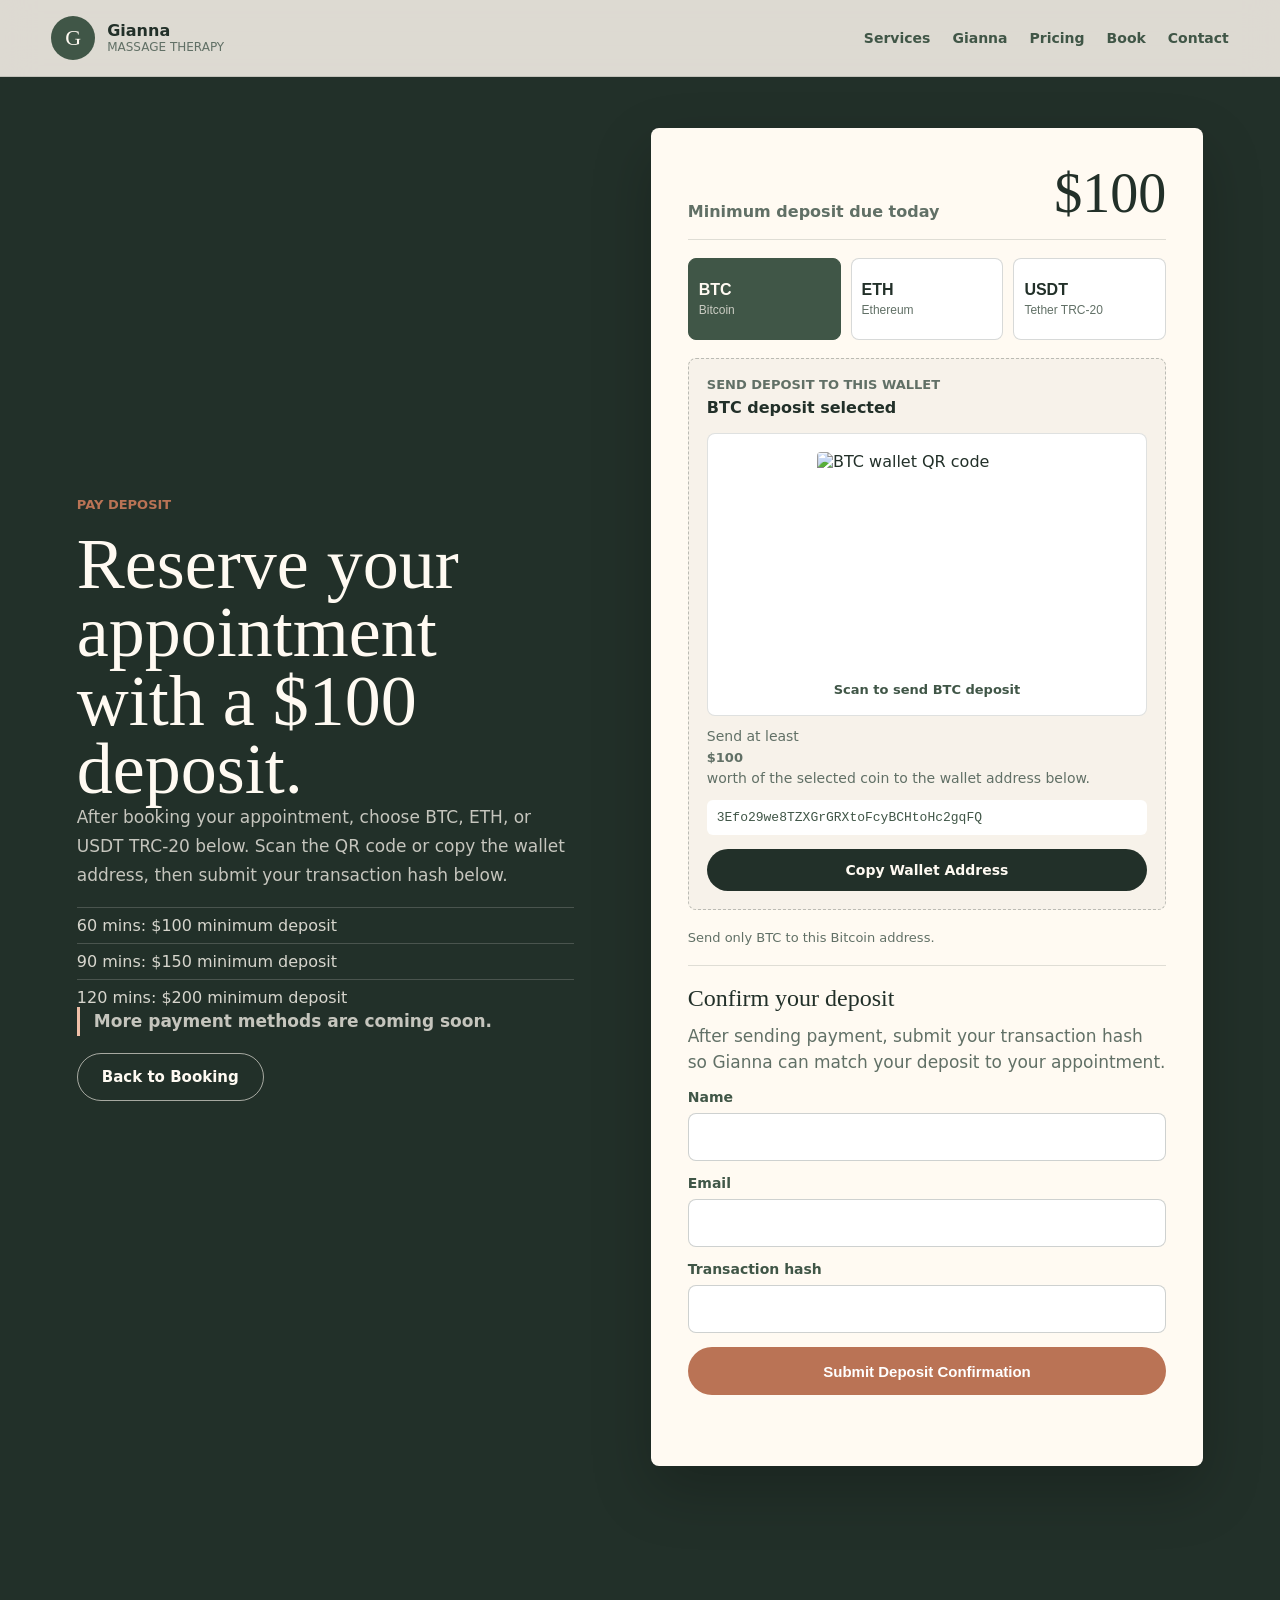
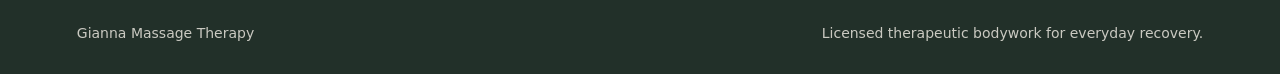
==== deposit.html @ 82f6c599 "Fix FormSubmit AJAX notifications" ====
<!doctype html>
<html lang="en">
  <head>
    <meta charset="utf-8" />
    <meta name="viewport" content="width=device-width, initial-scale=1" />
    <title>Pay Deposit | Gianna Massage Therapy</title>
    <meta
      name="description"
      content="Pay the appointment deposit for Gianna Massage Therapy using BTC, ETH, or USDT TRC-20."
    />
    <link rel="stylesheet" href="styles.css" />
  </head>
  <body>
    <header class="site-header" data-header>
      <a class="brand" href="index.html#top" aria-label="Gianna Massage Therapy home">
        <span class="brand-mark">G</span>
        <span>
          <strong>Gianna</strong>
          <small>Massage Therapy</small>
        </span>
      </a>
      <button class="nav-toggle" type="button" aria-label="Open menu" aria-expanded="false" data-nav-toggle>
        <span></span>
        <span></span>
      </button>
      <nav class="site-nav" data-nav>
        <a href="index.html#services">Services</a>
        <a href="index.html#profile">Gianna</a>
        <a href="index.html#pricing">Pricing</a>
        <a href="index.html#book">Book</a>
        <a href="index.html#contact">Contact</a>
      </nav>
    </header>

    <main id="top">
      <section class="section crypto-section deposit-page" id="deposit">
        <div class="crypto-copy">
          <p class="eyebrow">Pay deposit</p>
          <h1>Reserve your appointment with a <span data-deposit-amount>$100</span> deposit.</h1>
          <p>
            After booking your appointment, choose BTC, ETH, or USDT TRC-20 below. Scan the QR code or copy the wallet address,
            then submit your transaction hash below.
          </p>
          <ul class="deposit-rules">
            <li>60 mins: $100 minimum deposit</li>
            <li>90 mins: $150 minimum deposit</li>
            <li>120 mins: $200 minimum deposit</li>
          </ul>
          <p class="payment-note">More payment methods are coming soon.</p>
          <a class="button secondary" href="index.html#book">Back to Booking</a>
        </div>
        <div class="crypto-panel">
          <div class="deposit-summary">
            <span>Minimum deposit due today</span>
            <strong data-deposit-amount>$100</strong>
          </div>
          <div class="coin-grid" aria-label="Accepted cryptocurrency options">
            <button class="coin-option is-selected" type="button" data-coin="BTC">
              <span>BTC</span>
              <small>Bitcoin</small>
            </button>
            <button class="coin-option" type="button" data-coin="ETH">
              <span>ETH</span>
              <small>Ethereum</small>
            </button>
            <button class="coin-option" type="button" data-coin="USDT">
              <span>USDT</span>
              <small>Tether TRC-20</small>
            </button>
          </div>
          <div class="crypto-checkout is-visible" data-crypto-checkout>
            <span>Send deposit to this wallet</span>
            <strong data-crypto-selection>BTC deposit selected</strong>
            <div class="qr-wrap">
              <img
                data-qr-image
                src="https://api.qrserver.com/v1/create-qr-code/?size=220x220&margin=12&data=bitcoin%3A3Efo29we8TZXGrGRXtoFcyBCHtoHc2gqFQ"
                alt="BTC wallet QR code"
              />
              <small data-qr-caption>Scan to send BTC deposit</small>
            </div>
            <p>
              Send at least <span data-deposit-amount>$100</span> worth of the selected coin to the wallet address below.
            </p>
            <code data-wallet-address>3Efo29we8TZXGrGRXtoFcyBCHtoHc2gqFQ</code>
            <button class="copy-wallet" type="button" data-copy-wallet>Copy Wallet Address</button>
          </div>
          <p class="wallet-note" data-network-warning>
            Send only the selected coin on the shown network. USDT deposits must be sent on TRC-20.
          </p>
          <form
            class="payment-proof-form"
            action="https://formsubmit.co/ajax/giannajademassageserve@gmail.com"
            method="POST"
            data-payment-proof-form
          >
            <h2>Confirm your deposit</h2>
            <p>After sending payment, submit your transaction hash so Gianna can match your deposit to your appointment.</p>
            <label>
              Name
              <input name="name" autocomplete="name" required />
            </label>
            <label>
              Email
              <input type="email" name="email" autocomplete="email" required />
            </label>
            <label>
              Transaction hash
              <input name="transaction_hash" required />
            </label>
            <input type="hidden" name="coin" value="BTC" data-selected-coin />
            <input type="hidden" name="minimum_deposit" value="$100" data-proof-deposit />
            <input type="hidden" name="_subject" value="New Gianna Massage Deposit Confirmation" />
            <input type="hidden" name="_captcha" value="false" />
            <input type="text" name="_honey" tabindex="-1" autocomplete="off" class="hidden-field" />
            <button class="button primary" type="submit">Submit Deposit Confirmation</button>
            <p class="form-status" role="status" data-payment-status></p>
          </form>
        </div>
      </section>
    </main>

    <footer class="site-footer">
      <p>Gianna Massage Therapy</p>
      <p>Licensed therapeutic bodywork for everyday recovery.</p>
    </footer>

    <script src="script.js"></script>
  </body>
</html>
---- styles.css ----
:root {
  --ink: #223029;
  --muted: #617066;
  --paper: #f7f2ea;
  --surface: #fffaf2;
  --sage: #6d826f;
  --sage-dark: #405647;
  --clay: #ba7355;
  --mist: #dce5db;
  --line: rgba(34, 48, 41, 0.14);
  --shadow: 0 24px 60px rgba(34, 48, 41, 0.16);
  font-family: Inter, ui-sans-serif, system-ui, -apple-system, BlinkMacSystemFont, "Segoe UI", sans-serif;
}

* {
  box-sizing: border-box;
}

html {
  scroll-behavior: smooth;
}

body {
  margin: 0;
  background: var(--paper);
  color: var(--ink);
}

img {
  display: block;
  max-width: 100%;
}

a {
  color: inherit;
  text-decoration: none;
}

.site-header {
  align-items: center;
  background: rgba(247, 242, 234, 0.88);
  backdrop-filter: blur(18px);
  border-bottom: 1px solid var(--line);
  display: flex;
  justify-content: space-between;
  left: 0;
  padding: 16px clamp(18px, 4vw, 56px);
  position: fixed;
  right: 0;
  top: 0;
  z-index: 20;
}

.brand {
  align-items: center;
  display: inline-flex;
  gap: 12px;
  min-width: 190px;
}

.brand-mark {
  align-items: center;
  background: var(--sage-dark);
  border-radius: 50%;
  color: var(--surface);
  display: inline-flex;
  font-family: Georgia, serif;
  font-size: 22px;
  height: 44px;
  justify-content: center;
  width: 44px;
}

.brand strong,
.brand small {
  display: block;
  line-height: 1.1;
}

.brand small {
  color: var(--muted);
  font-size: 12px;
  margin-top: 2px;
  text-transform: uppercase;
}

.site-nav {
  align-items: center;
  display: flex;
  gap: 22px;
  font-size: 14px;
}

.site-nav a {
  color: var(--sage-dark);
  font-weight: 650;
}

.nav-cta {
  background: var(--ink);
  border-radius: 999px;
  color: var(--surface) !important;
  padding: 10px 18px;
}

.nav-toggle {
  background: transparent;
  border: 0;
  display: none;
  height: 42px;
  position: relative;
  width: 42px;
}

.nav-toggle span {
  background: var(--ink);
  display: block;
  height: 2px;
  margin: 7px auto;
  width: 24px;
}

.hero {
  min-height: 92vh;
  overflow: hidden;
  position: relative;
}

.hero-image,
.hero-overlay {
  height: 100%;
  inset: 0;
  position: absolute;
  width: 100%;
}

.hero-image {
  object-fit: cover;
}

.hero-overlay {
  background: linear-gradient(90deg, rgba(20, 34, 28, 0.74), rgba(20, 34, 28, 0.28) 52%, rgba(20, 34, 28, 0.12));
}

.hero-content {
  color: var(--surface);
  max-width: 760px;
  padding: 25vh clamp(20px, 7vw, 96px) 110px;
  position: relative;
  z-index: 2;
}

.eyebrow {
  color: var(--clay);
  font-size: 13px;
  font-weight: 800;
  letter-spacing: 0;
  margin: 0 0 14px;
  text-transform: uppercase;
}

.hero .eyebrow {
  color: #f0c0a8;
}

h1,
h2,
h3,
p {
  margin-top: 0;
}

h1 {
  font-family: Georgia, "Times New Roman", serif;
  font-size: clamp(54px, 8vw, 104px);
  font-weight: 500;
  line-height: 0.94;
  margin-bottom: 24px;
  max-width: 820px;
}

h2 {
  font-family: Georgia, "Times New Roman", serif;
  font-size: clamp(34px, 5vw, 62px);
  font-weight: 500;
  line-height: 1.02;
  margin-bottom: 20px;
}

h3 {
  font-size: 22px;
  line-height: 1.2;
  margin-bottom: 12px;
}

p {
  color: var(--muted);
  font-size: 17px;
  line-height: 1.7;
}

.hero-copy {
  color: rgba(255, 250, 242, 0.86);
  font-size: clamp(18px, 2.2vw, 24px);
  max-width: 640px;
}

.hero-actions {
  display: flex;
  flex-wrap: wrap;
  gap: 14px;
  margin-top: 34px;
}

.button {
  align-items: center;
  border: 1px solid transparent;
  border-radius: 999px;
  cursor: pointer;
  display: inline-flex;
  font-size: 15px;
  font-weight: 800;
  justify-content: center;
  min-height: 48px;
  padding: 13px 24px;
}

.button.primary {
  background: var(--clay);
  color: white;
}

.button.secondary {
  border-color: rgba(255, 250, 242, 0.6);
  color: var(--surface);
}

.quick-info {
  background: var(--sage-dark);
  color: var(--surface);
  display: grid;
  gap: 1px;
  grid-template-columns: repeat(3, 1fr);
}

.quick-info div {
  background: rgba(255, 250, 242, 0.06);
  padding: 28px clamp(20px, 4vw, 48px);
}

.quick-info strong,
.quick-info span {
  display: block;
}

.quick-info span {
  color: rgba(255, 250, 242, 0.72);
  margin-top: 6px;
}

.section {
  padding: clamp(72px, 10vw, 130px) clamp(20px, 6vw, 88px);
}

.intro,
.book-section {
  align-items: center;
  display: grid;
  gap: clamp(34px, 6vw, 80px);
  grid-template-columns: minmax(0, 0.95fr) minmax(320px, 1fr);
}

.section-text {
  max-width: 650px;
}

.photo-stack {
  position: relative;
}

.photo-stack img {
  aspect-ratio: 4 / 5;
  border-radius: 8px;
  object-fit: cover;
  width: 100%;
}

.stat-panel {
  background: var(--surface);
  border-radius: 8px;
  bottom: 28px;
  box-shadow: var(--shadow);
  max-width: 260px;
  padding: 24px;
  position: absolute;
  right: -18px;
}

.stat-panel strong {
  display: block;
  font-family: Georgia, serif;
  font-size: 52px;
  font-weight: 500;
  line-height: 1;
}

.stat-panel span {
  color: var(--muted);
  display: block;
  line-height: 1.45;
  margin-top: 10px;
}

.services {
  background: var(--surface);
}

.section-heading {
  margin-bottom: 36px;
  max-width: 720px;
}

.service-grid,
.pricing-grid {
  display: grid;
  gap: 18px;
  grid-template-columns: repeat(4, minmax(0, 1fr));
}

.service-card,
.price-card {
  background: var(--paper);
  border: 1px solid var(--line);
  border-radius: 8px;
  padding: 26px;
}

.service-icon {
  color: var(--clay);
  display: block;
  font-size: 13px;
  font-weight: 900;
  margin-bottom: 46px;
}

.service-card p,
.price-card p {
  font-size: 15px;
  line-height: 1.6;
}

.service-meta {
  border-top: 1px solid var(--line);
  display: grid;
  gap: 8px;
  margin-top: 24px;
  padding-top: 18px;
}

.service-meta span {
  color: var(--sage-dark);
  font-size: 13px;
  font-weight: 850;
}

.feature-band {
  align-items: stretch;
  background: var(--sage-dark);
  color: var(--surface);
  display: grid;
  grid-template-columns: minmax(280px, 0.9fr) minmax(0, 1fr);
}

.feature-band img {
  height: 100%;
  min-height: 430px;
  object-fit: cover;
  width: 100%;
}

.feature-band div {
  align-self: center;
  padding: clamp(44px, 8vw, 94px);
}

.feature-band h2 {
  max-width: 760px;
}

.feature-band p:not(.eyebrow) {
  color: rgba(255, 250, 242, 0.74);
  max-width: 660px;
}

.profile-section {
  background: var(--paper);
}

.profile-card {
  align-items: center;
  display: grid;
  gap: clamp(34px, 6vw, 76px);
  grid-template-columns: minmax(280px, 0.82fr) minmax(0, 1fr);
}

.profile-photo-grid {
  display: grid;
  gap: 14px;
  grid-template-columns: 1fr 0.72fr;
}

.profile-card img,
.profile-photo-placeholder {
  aspect-ratio: 4 / 5;
  border-radius: 8px;
  object-fit: cover;
  width: 100%;
}

.profile-photo-grid .main-photo {
  align-self: stretch;
  height: 100%;
}

.profile-photo-grid img:not(.main-photo) {
  align-self: end;
  aspect-ratio: 3 / 4;
}

.profile-photo-placeholder {
  align-items: center;
  background:
    linear-gradient(135deg, rgba(109, 130, 111, 0.95), rgba(186, 115, 85, 0.82)),
    var(--sage-dark);
  display: flex;
  justify-content: center;
}

.profile-photo-placeholder span {
  align-items: center;
  border: 1px solid rgba(255, 250, 242, 0.7);
  border-radius: 50%;
  color: var(--surface);
  display: inline-flex;
  font-family: Georgia, serif;
  font-size: clamp(84px, 13vw, 150px);
  height: min(46vw, 220px);
  justify-content: center;
  width: min(46vw, 220px);
}

.credential-list {
  display: grid;
  gap: 12px;
  list-style: none;
  margin: 28px 0 0;
  padding: 0;
}

.credential-list li {
  border-top: 1px solid var(--line);
  color: var(--sage-dark);
  font-weight: 850;
  padding-top: 12px;
}

.testimonial-grid {
  display: grid;
  gap: 18px;
  grid-template-columns: repeat(3, minmax(0, 1fr));
  margin-top: 42px;
}

.testimonial-heading {
  margin-top: 56px;
}

.testimonial-grid figure {
  background: var(--surface);
  border: 1px solid var(--line);
  border-radius: 8px;
  margin: 0;
  padding: 26px;
}

.testimonial-grid blockquote {
  color: var(--ink);
  font-family: Georgia, serif;
  font-size: 24px;
  line-height: 1.25;
  margin: 0 0 22px;
}

.testimonial-grid figcaption {
  color: var(--muted);
  font-size: 14px;
  font-weight: 850;
}

.pricing-grid {
  grid-template-columns: repeat(3, minmax(0, 1fr));
}

.price-card {
  background: var(--surface);
  display: flex;
  flex-direction: column;
  min-height: 280px;
}

.price-card.featured {
  background: var(--sage-dark);
  color: var(--surface);
}

.price-card.featured p {
  color: rgba(255, 250, 242, 0.72);
}

.price-card strong {
  display: block;
  font-family: Georgia, serif;
  font-size: 52px;
  font-weight: 500;
  margin: auto 0 22px;
}

.price-card a {
  border-top: 1px solid var(--line);
  color: var(--clay);
  font-weight: 850;
  padding-top: 18px;
}

.price-card.featured a {
  border-color: rgba(255, 250, 242, 0.22);
  color: #f0c0a8;
}

.crypto-section {
  align-items: center;
  background: var(--ink);
  color: var(--surface);
  display: grid;
  gap: clamp(34px, 6vw, 80px);
  grid-template-columns: minmax(0, 0.9fr) minmax(320px, 1fr);
}

.crypto-copy {
  max-width: 700px;
}

.crypto-copy h1 {
  font-family: Georgia, serif;
  font-size: clamp(42px, 6vw, 72px);
  font-weight: 500;
  letter-spacing: 0;
  line-height: 0.95;
  margin: 0;
}

.crypto-copy p:not(.eyebrow) {
  color: rgba(255, 250, 242, 0.74);
}

.payment-note {
  border-left: 3px solid #f0c0a8;
  font-weight: 850;
  padding-left: 14px;
}

.deposit-rules {
  color: rgba(255, 250, 242, 0.82);
  display: grid;
  gap: 8px;
  list-style: none;
  margin: 0;
  padding: 0;
}

.deposit-rules li {
  border-top: 1px solid rgba(255, 250, 242, 0.18);
  padding-top: 8px;
}

.deposit-page {
  min-height: calc(100vh - 84px);
  padding-top: 128px;
}

.crypto-panel {
  background: var(--surface);
  border: 1px solid rgba(255, 250, 242, 0.2);
  border-radius: 8px;
  box-shadow: 0 24px 60px rgba(0, 0, 0, 0.22);
  color: var(--ink);
  display: grid;
  gap: 18px;
  padding: clamp(22px, 4vw, 36px);
}

.deposit-summary {
  align-items: end;
  border-bottom: 1px solid var(--line);
  display: flex;
  justify-content: space-between;
  padding-bottom: 18px;
}

.deposit-summary span {
  color: var(--muted);
  font-weight: 800;
}

.deposit-summary strong {
  font-family: Georgia, serif;
  font-size: 56px;
  font-weight: 500;
  line-height: 1;
}

.payment-proof-form {
  border-top: 1px solid var(--line);
  display: grid;
  gap: 14px;
  padding-top: 20px;
}

.payment-proof-form h2 {
  font-size: 24px;
  margin: 0;
}

.payment-proof-form p {
  color: var(--muted);
  line-height: 1.5;
  margin: 0;
}

.coin-grid {
  display: grid;
  gap: 10px;
  grid-template-columns: repeat(3, minmax(0, 1fr));
}

.coin-option {
  background: white;
  border: 1px solid rgba(34, 48, 41, 0.18);
  border-radius: 8px;
  color: var(--ink);
  cursor: pointer;
  min-height: 82px;
  padding: 13px 10px;
  text-align: left;
}

.coin-option span,
.coin-option small {
  display: block;
}

.coin-option span {
  font-size: 16px;
  font-weight: 900;
}

.coin-option small {
  color: var(--muted);
  font-size: 12px;
  margin-top: 4px;
}

.coin-option.is-selected {
  background: var(--sage-dark);
  border-color: var(--sage-dark);
  color: var(--surface);
}

.coin-option.is-selected small {
  color: rgba(255, 250, 242, 0.72);
}

.crypto-button {
  width: 100%;
}

.crypto-checkout {
  background: var(--paper);
  border: 1px dashed rgba(34, 48, 41, 0.28);
  border-radius: 8px;
  display: none;
  padding: 18px;
}

.crypto-checkout.is-visible {
  display: block;
}

.crypto-checkout span,
.crypto-checkout strong,
.crypto-checkout code {
  display: block;
}

.crypto-checkout span {
  color: var(--muted);
  font-size: 13px;
  font-weight: 850;
  text-transform: uppercase;
}

.crypto-checkout strong {
  margin-top: 6px;
}

.qr-wrap {
  align-items: center;
  background: white;
  border: 1px solid var(--line);
  border-radius: 8px;
  display: grid;
  gap: 10px;
  justify-items: center;
  margin-top: 16px;
  padding: 18px;
}

.qr-wrap img {
  aspect-ratio: 1;
  border-radius: 4px;
  height: auto;
  width: min(220px, 100%);
}

.qr-wrap small {
  color: var(--sage-dark);
  font-size: 13px;
  font-weight: 850;
}

.crypto-checkout p {
  font-size: 14px;
  line-height: 1.55;
  margin: 10px 0;
}

.crypto-checkout code {
  background: white;
  border-radius: 6px;
  color: var(--sage-dark);
  font-size: 13px;
  overflow-wrap: anywhere;
  padding: 10px;
}

.copy-wallet {
  background: var(--ink);
  border: 0;
  border-radius: 999px;
  color: var(--surface);
  cursor: pointer;
  font: inherit;
  font-size: 14px;
  font-weight: 850;
  margin-top: 14px;
  min-height: 42px;
  padding: 10px 16px;
  width: 100%;
}

.wallet-note {
  color: var(--muted);
  font-size: 13px;
  line-height: 1.5;
  margin: 0;
}

.book-section {
  background: var(--mist);
}

.contact-strip {
  display: grid;
  gap: 12px;
  margin-top: 30px;
}

.contact-strip a,
.contact-strip span {
  color: var(--sage-dark);
  font-weight: 800;
}

.booking-form {
  background: var(--surface);
  border: 1px solid var(--line);
  border-radius: 8px;
  box-shadow: var(--shadow);
  display: grid;
  gap: 18px;
  padding: clamp(22px, 4vw, 38px);
}

.guided-booking {
  gap: 20px;
}

.booking-progress {
  display: grid;
  gap: 8px;
  grid-template-columns: repeat(4, minmax(0, 1fr));
}

.booking-progress span {
  background: var(--paper);
  border-radius: 999px;
  color: var(--sage-dark);
  font-size: 12px;
  font-weight: 900;
  padding: 9px 10px;
  text-align: center;
}

fieldset {
  border: 0;
  margin: 0;
  padding: 0;
}

legend {
  color: var(--sage-dark);
  font-size: 14px;
  font-weight: 850;
  margin-bottom: 10px;
}

.booking-options {
  display: grid;
  gap: 10px;
  grid-template-columns: repeat(2, minmax(0, 1fr));
}

.booking-choice-card {
  display: grid;
  gap: 10px;
}

.booking-choice,
.time-choice {
  background: white;
  border: 1px solid rgba(34, 48, 41, 0.18);
  border-radius: 8px;
  color: var(--ink);
  cursor: pointer;
  font: inherit;
  padding: 13px;
  text-align: left;
  width: 100%;
}

.booking-choice strong,
.booking-choice span {
  display: block;
}

.booking-choice strong {
  font-size: 15px;
}

.booking-choice span {
  color: var(--muted);
  font-size: 13px;
  margin-top: 4px;
}

.booking-choice.is-selected,
.time-choice.is-selected {
  background: var(--sage-dark);
  border-color: var(--sage-dark);
  color: var(--surface);
}

.booking-choice.is-selected span {
  color: rgba(255, 250, 242, 0.72);
}

.duration-panel {
  display: none;
  margin-top: -2px;
}

.duration-panel.is-visible {
  display: grid;
}

.time-options {
  display: grid;
  gap: 10px;
  grid-template-columns: repeat(3, minmax(0, 1fr));
}

.time-choice {
  font-size: 14px;
  font-weight: 850;
  min-height: 48px;
  text-align: center;
}

.schedule-grid {
  display: grid;
  gap: 12px;
  grid-template-columns: repeat(2, minmax(0, 1fr));
}

label {
  color: var(--sage-dark);
  display: grid;
  font-size: 14px;
  font-weight: 850;
  gap: 8px;
}

input,
select,
textarea {
  background: white;
  border: 1px solid rgba(34, 48, 41, 0.22);
  border-radius: 8px;
  color: var(--ink);
  font: inherit;
  min-height: 48px;
  padding: 12px 14px;
  width: 100%;
}

.hidden-field {
  display: none;
}

textarea {
  min-height: 112px;
  resize: vertical;
}

.form-status {
  color: var(--sage-dark);
  font-size: 14px;
  font-weight: 800;
  min-height: 20px;
}

.booking-confirmation {
  background: var(--paper);
  border: 1px solid var(--line);
  border-radius: 8px;
  display: none;
  gap: 6px;
  padding: 16px;
}

.booking-confirmation.is-visible {
  display: grid;
}

.booking-confirmation strong,
.booking-confirmation span,
.booking-confirmation small {
  display: block;
}

.booking-confirmation span {
  color: var(--sage-dark);
  font-weight: 850;
}

.booking-confirmation small {
  color: var(--muted);
  line-height: 1.5;
}

.deposit-cta {
  justify-self: start;
  margin-top: 8px;
}

.crypto-form-link {
  background: var(--sage-dark);
  color: var(--surface);
}

.site-footer {
  align-items: center;
  background: var(--ink);
  color: var(--surface);
  display: flex;
  justify-content: space-between;
  gap: 20px;
  padding: 28px clamp(20px, 6vw, 88px);
}

.site-footer p {
  color: rgba(255, 250, 242, 0.76);
  font-size: 14px;
  margin: 0;
}

@media (max-width: 940px) {
  .nav-toggle {
    display: block;
  }

  .site-nav {
    background: var(--surface);
    border: 1px solid var(--line);
    border-radius: 8px;
    box-shadow: var(--shadow);
    display: none;
    flex-direction: column;
    padding: 18px;
    position: absolute;
    right: 18px;
    top: 74px;
    width: min(280px, calc(100vw - 36px));
  }

  .site-nav.is-open {
    display: flex;
  }

  .intro,
  .book-section,
  .feature-band,
  .crypto-section,
  .profile-card {
    grid-template-columns: 1fr;
  }

  .profile-photo-grid {
    grid-template-columns: 1fr 1fr;
  }

  .service-grid,
  .pricing-grid,
  .testimonial-grid {
    grid-template-columns: repeat(2, minmax(0, 1fr));
  }

  .feature-band img {
    max-height: 420px;
  }
}

@media (max-width: 640px) {
  .brand {
    min-width: 0;
  }

  .brand small {
    display: none;
  }

  .hero {
    min-height: 86vh;
  }

  .hero-overlay {
    background: linear-gradient(180deg, rgba(20, 34, 28, 0.78), rgba(20, 34, 28, 0.5));
  }

  .hero-content {
    padding: 180px 20px 70px;
  }

  .hero-actions,
  .button {
    width: 100%;
  }

  .quick-info,
  .service-grid,
  .pricing-grid,
  .coin-grid,
  .testimonial-grid,
  .booking-progress,
  .booking-options,
  .schedule-grid,
  .time-options,
  .profile-photo-grid {
    grid-template-columns: 1fr;
  }

  .stat-panel {
    bottom: 16px;
    left: 16px;
    right: 16px;
    max-width: none;
  }

  .site-footer {
    align-items: flex-start;
    flex-direction: column;
  }
}
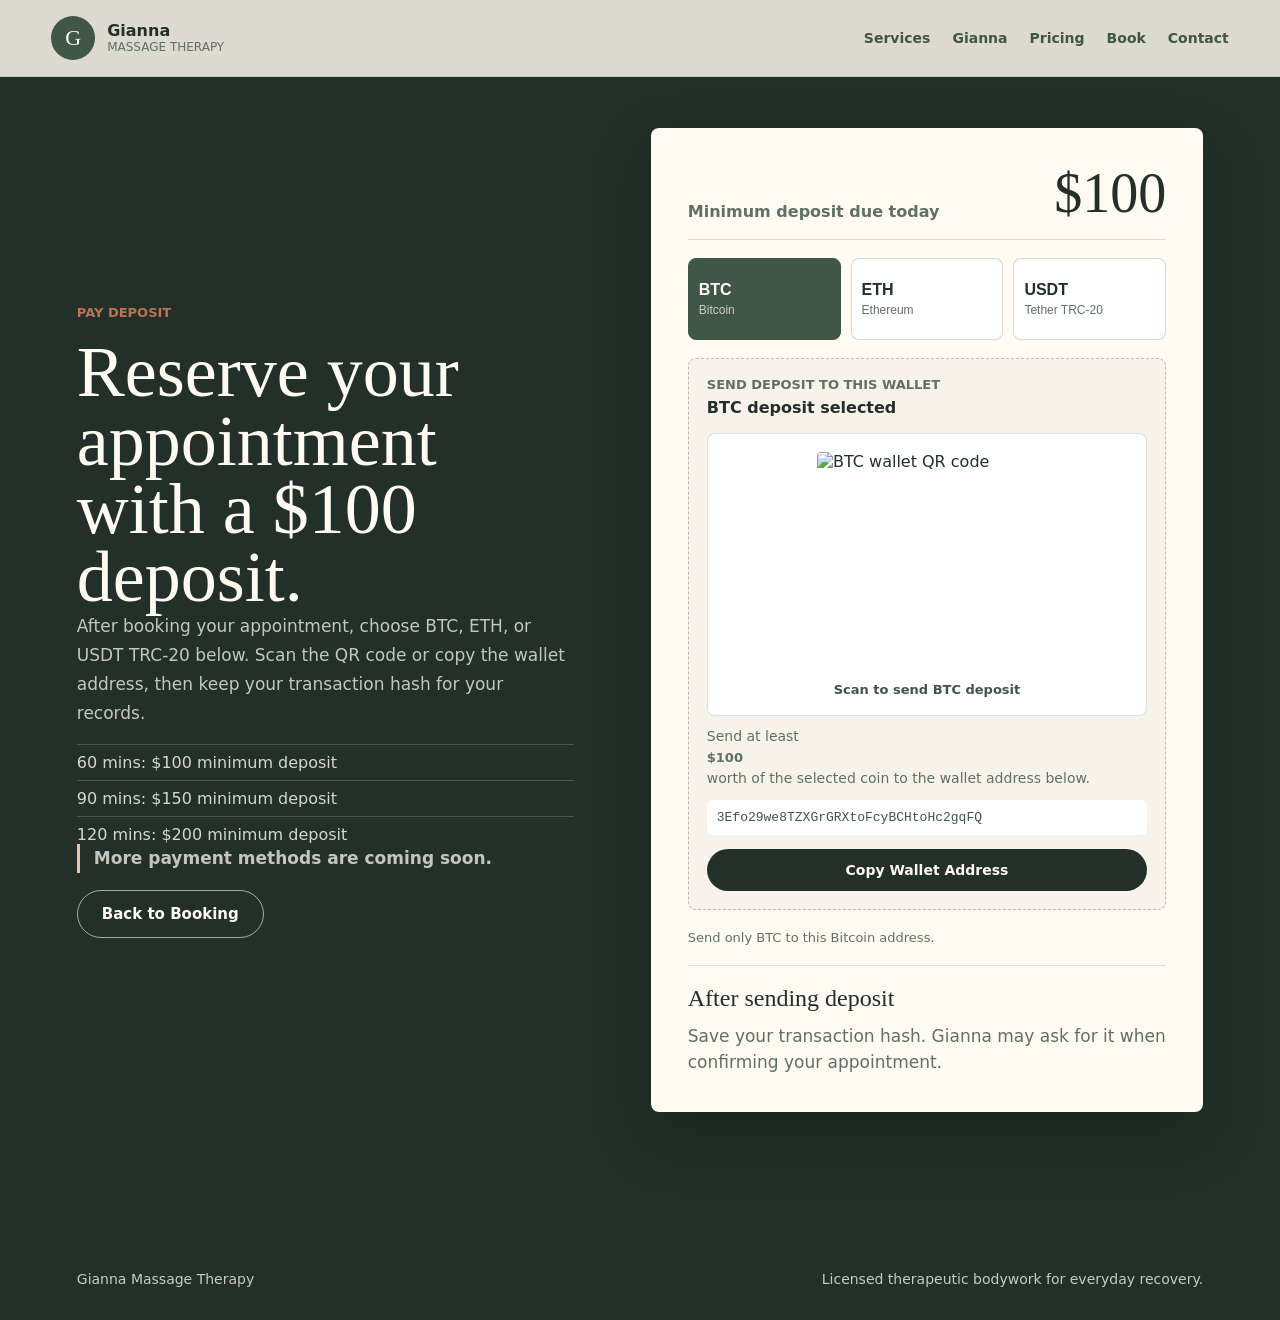
==== commit 0e6fcdb3: "Remove email notification flow" ====
--- a/deposit.html
+++ b/deposit.html
@@ -39,7 +39,7 @@
           <h1>Reserve your appointment with a <span data-deposit-amount>$100</span> deposit.</h1>
           <p>
             After booking your appointment, choose BTC, ETH, or USDT TRC-20 below. Scan the QR code or copy the wallet address,
-            then submit your transaction hash below.
+            then keep your transaction hash for your records.
           </p>
           <ul class="deposit-rules">
             <li>60 mins: $100 minimum deposit</li>
@@ -88,34 +88,12 @@
           <p class="wallet-note" data-network-warning>
             Send only the selected coin on the shown network. USDT deposits must be sent on TRC-20.
           </p>
-          <form
-            class="payment-proof-form"
-            action="https://formsubmit.co/ajax/giannajademassageserve@gmail.com"
-            method="POST"
-            data-payment-proof-form
-          >
-            <h2>Confirm your deposit</h2>
-            <p>After sending payment, submit your transaction hash so Gianna can match your deposit to your appointment.</p>
-            <label>
-              Name
-              <input name="name" autocomplete="name" required />
-            </label>
-            <label>
-              Email
-              <input type="email" name="email" autocomplete="email" required />
-            </label>
-            <label>
-              Transaction hash
-              <input name="transaction_hash" required />
-            </label>
-            <input type="hidden" name="coin" value="BTC" data-selected-coin />
-            <input type="hidden" name="minimum_deposit" value="$100" data-proof-deposit />
-            <input type="hidden" name="_subject" value="New Gianna Massage Deposit Confirmation" />
-            <input type="hidden" name="_captcha" value="false" />
-            <input type="text" name="_honey" tabindex="-1" autocomplete="off" class="hidden-field" />
-            <button class="button primary" type="submit">Submit Deposit Confirmation</button>
-            <p class="form-status" role="status" data-payment-status></p>
-          </form>
+          <div class="payment-proof-form">
+            <h2>After sending deposit</h2>
+            <p>
+              Save your transaction hash. Gianna may ask for it when confirming your appointment.
+            </p>
+          </div>
         </div>
       </section>
     </main>
--- a/styles.css
+++ b/styles.css
@@ -588,6 +588,34 @@
   padding-top: 128px;
 }
 
+.response-page {
+  align-items: center;
+  background: var(--paper);
+  display: grid;
+  min-height: calc(100vh - 84px);
+  padding-top: 128px;
+}
+
+.response-page > div {
+  max-width: 760px;
+}
+
+.response-page h1 {
+  font-family: Georgia, serif;
+  font-size: clamp(44px, 7vw, 76px);
+  font-weight: 500;
+  letter-spacing: 0;
+  line-height: 0.95;
+  margin: 0 0 22px;
+}
+
+.response-page p:not(.eyebrow) {
+  color: var(--muted);
+  font-size: 18px;
+  line-height: 1.6;
+  margin-bottom: 26px;
+}
+
 .crypto-panel {
   background: var(--surface);
   border: 1px solid rgba(255, 250, 242, 0.2);
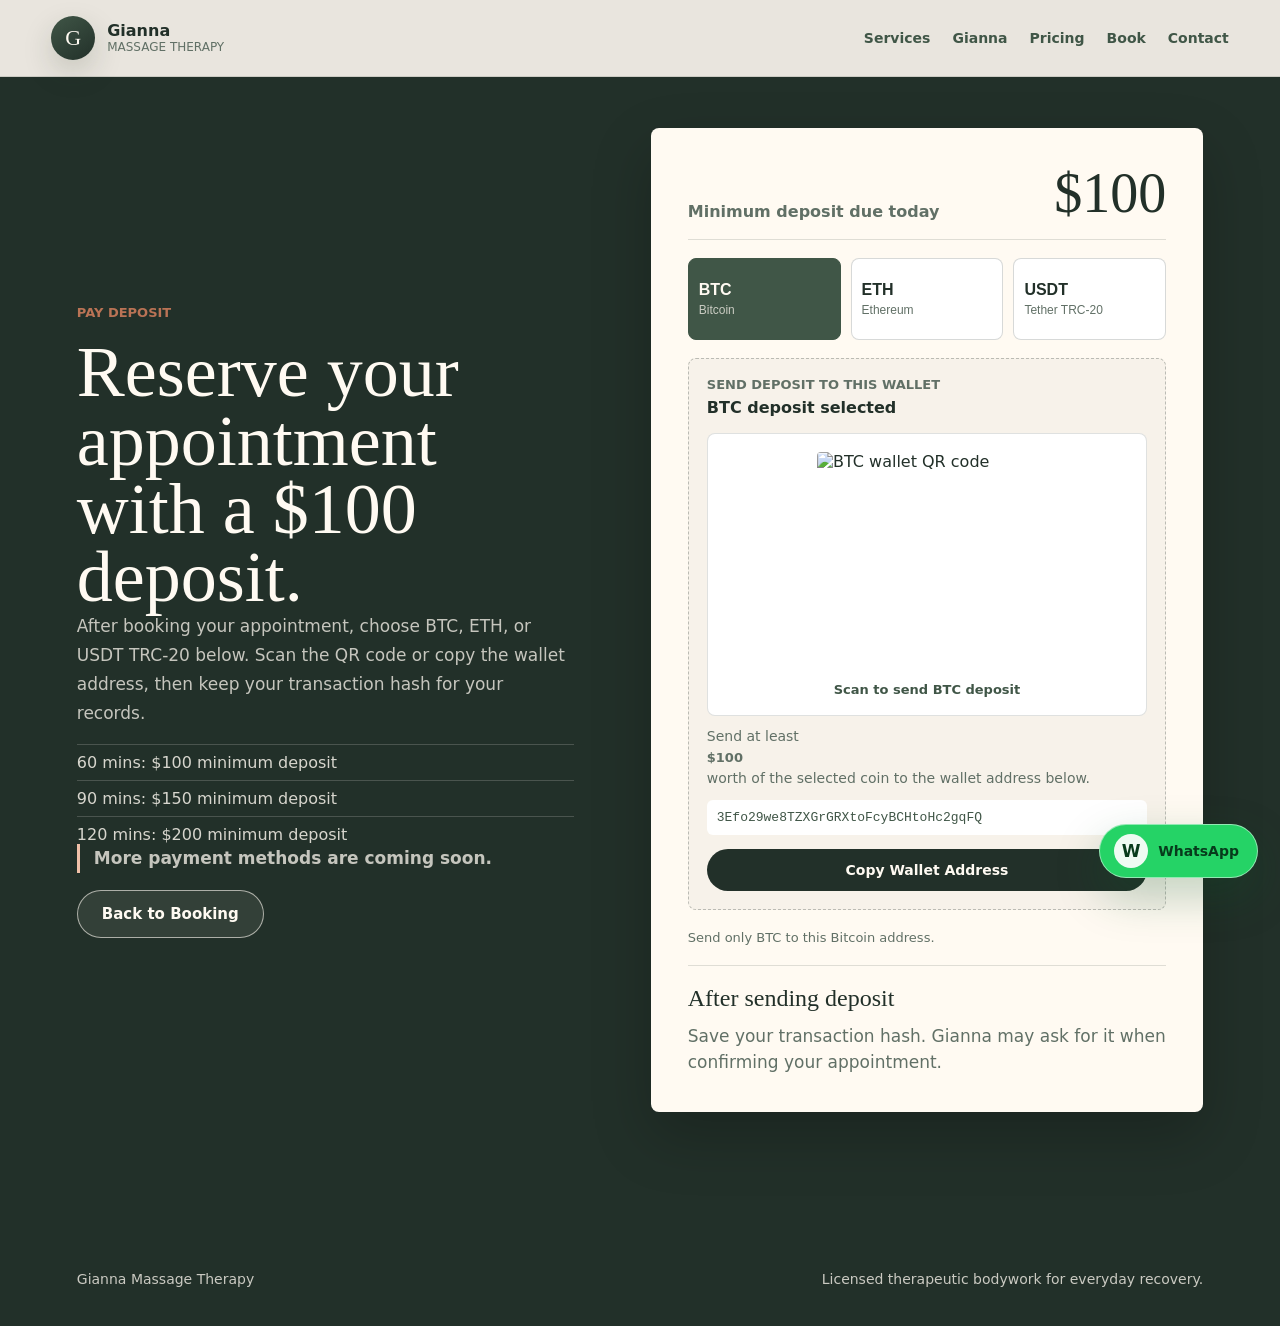
==== commit 09295a79: "Polish site and add floating WhatsApp" ====
--- a/deposit.html
+++ b/deposit.html
@@ -103,6 +103,10 @@
       <p>Licensed therapeutic bodywork for everyday recovery.</p>
     </footer>
 
+    <a class="whatsapp-float" href="https://wa.me/17085806882" aria-label="Chat with Gianna on WhatsApp">
+      <span>WhatsApp</span>
+    </a>
+
     <script src="script.js"></script>
   </body>
 </html>
--- a/styles.css
+++ b/styles.css
@@ -6,9 +6,11 @@
   --sage: #6d826f;
   --sage-dark: #405647;
   --clay: #ba7355;
+  --gold: #d7a35d;
   --mist: #dce5db;
   --line: rgba(34, 48, 41, 0.14);
   --shadow: 0 24px 60px rgba(34, 48, 41, 0.16);
+  --shadow-strong: 0 30px 80px rgba(28, 43, 35, 0.24);
   font-family: Inter, ui-sans-serif, system-ui, -apple-system, BlinkMacSystemFont, "Segoe UI", sans-serif;
 }
 
@@ -22,7 +24,9 @@
 
 body {
   margin: 0;
-  background: var(--paper);
+  background:
+    radial-gradient(circle at 8% 0%, rgba(215, 163, 93, 0.13), transparent 28%),
+    linear-gradient(180deg, #fffaf2 0%, var(--paper) 42%, #eef3ed 100%);
   color: var(--ink);
 }
 
@@ -38,7 +42,7 @@
 
 .site-header {
   align-items: center;
-  background: rgba(247, 242, 234, 0.88);
+  background: rgba(255, 250, 242, 0.9);
   backdrop-filter: blur(18px);
   border-bottom: 1px solid var(--line);
   display: flex;
@@ -60,8 +64,9 @@
 
 .brand-mark {
   align-items: center;
-  background: var(--sage-dark);
+  background: linear-gradient(145deg, var(--sage-dark), var(--ink));
   border-radius: 50%;
+  box-shadow: 0 12px 30px rgba(34, 48, 41, 0.18);
   color: var(--surface);
   display: inline-flex;
   font-family: Georgia, serif;
@@ -94,6 +99,11 @@
 .site-nav a {
   color: var(--sage-dark);
   font-weight: 650;
+  transition: color 0.2s ease;
+}
+
+.site-nav a:hover {
+  color: var(--clay);
 }
 
 .nav-cta {
@@ -101,6 +111,12 @@
   border-radius: 999px;
   color: var(--surface) !important;
   padding: 10px 18px;
+  transition: background 0.2s ease, transform 0.2s ease;
+}
+
+.nav-cta:hover {
+  background: var(--clay);
+  transform: translateY(-1px);
 }
 
 .nav-toggle {
@@ -136,10 +152,13 @@
 
 .hero-image {
   object-fit: cover;
+  transform: scale(1.02);
 }
 
 .hero-overlay {
-  background: linear-gradient(90deg, rgba(20, 34, 28, 0.74), rgba(20, 34, 28, 0.28) 52%, rgba(20, 34, 28, 0.12));
+  background:
+    linear-gradient(90deg, rgba(20, 34, 28, 0.8), rgba(20, 34, 28, 0.34) 54%, rgba(20, 34, 28, 0.16)),
+    linear-gradient(0deg, rgba(20, 34, 28, 0.2), transparent 42%);
 }
 
 .hero-content {
@@ -160,7 +179,7 @@
 }
 
 .hero .eyebrow {
-  color: #f0c0a8;
+  color: #f3c9a6;
 }
 
 h1,
@@ -223,16 +242,29 @@
   justify-content: center;
   min-height: 48px;
   padding: 13px 24px;
+  transition: background 0.2s ease, border-color 0.2s ease, box-shadow 0.2s ease, transform 0.2s ease;
 }
 
 .button.primary {
   background: var(--clay);
   color: white;
+  box-shadow: 0 16px 34px rgba(186, 115, 85, 0.28);
+}
+
+.button.primary:hover {
+  background: #a8654a;
+  transform: translateY(-1px);
 }
 
 .button.secondary {
+  background: rgba(255, 250, 242, 0.08);
   border-color: rgba(255, 250, 242, 0.6);
   color: var(--surface);
+}
+
+.button.secondary:hover {
+  background: rgba(255, 250, 242, 0.18);
+  border-color: rgba(255, 250, 242, 0.88);
 }
 
 .quick-info {
@@ -245,6 +277,7 @@
 
 .quick-info div {
   background: rgba(255, 250, 242, 0.06);
+  border-top: 1px solid rgba(255, 250, 242, 0.08);
   padding: 28px clamp(20px, 4vw, 48px);
 }
 
@@ -333,6 +366,14 @@
   border: 1px solid var(--line);
   border-radius: 8px;
   padding: 26px;
+  transition: border-color 0.2s ease, box-shadow 0.2s ease, transform 0.2s ease;
+}
+
+.service-card:hover,
+.price-card:hover {
+  border-color: rgba(186, 115, 85, 0.34);
+  box-shadow: 0 18px 45px rgba(34, 48, 41, 0.1);
+  transform: translateY(-2px);
 }
 
 .service-icon {
@@ -413,6 +454,7 @@
 .profile-photo-placeholder {
   aspect-ratio: 4 / 5;
   border-radius: 8px;
+  box-shadow: 0 22px 55px rgba(34, 48, 41, 0.13);
   object-fit: cover;
   width: 100%;
 }
@@ -804,7 +846,9 @@
 }
 
 .book-section {
-  background: var(--mist);
+  background:
+    linear-gradient(135deg, rgba(220, 229, 219, 0.95), rgba(255, 250, 242, 0.7)),
+    var(--mist);
 }
 
 .contact-strip {
@@ -819,11 +863,22 @@
   font-weight: 800;
 }
 
+.contact-strip a {
+  align-items: center;
+  background: rgba(255, 250, 242, 0.58);
+  border: 1px solid rgba(34, 48, 41, 0.12);
+  border-radius: 999px;
+  display: inline-flex;
+  min-height: 42px;
+  padding: 10px 16px;
+  width: fit-content;
+}
+
 .booking-form {
   background: var(--surface);
   border: 1px solid var(--line);
   border-radius: 8px;
-  box-shadow: var(--shadow);
+  box-shadow: var(--shadow-strong);
   display: grid;
   gap: 18px;
   padding: clamp(22px, 4vw, 38px);
@@ -883,7 +938,14 @@
   font: inherit;
   padding: 13px;
   text-align: left;
+  transition: background 0.2s ease, border-color 0.2s ease, transform 0.2s ease;
   width: 100%;
+}
+
+.booking-choice:hover,
+.time-choice:hover {
+  border-color: rgba(186, 115, 85, 0.34);
+  transform: translateY(-1px);
 }
 
 .booking-choice strong,
@@ -958,7 +1020,16 @@
   font: inherit;
   min-height: 48px;
   padding: 12px 14px;
+  transition: border-color 0.2s ease, box-shadow 0.2s ease;
   width: 100%;
+}
+
+input:focus,
+select:focus,
+textarea:focus {
+  border-color: rgba(186, 115, 85, 0.7);
+  box-shadow: 0 0 0 4px rgba(186, 115, 85, 0.12);
+  outline: 0;
 }
 
 .hidden-field {
@@ -1016,6 +1087,46 @@
   color: var(--surface);
 }
 
+.crypto-form-link:hover {
+  background: var(--ink);
+}
+
+.whatsapp-float {
+  align-items: center;
+  background: #25d366;
+  border: 1px solid rgba(255, 255, 255, 0.5);
+  border-radius: 999px;
+  bottom: 22px;
+  box-shadow: 0 18px 45px rgba(10, 90, 43, 0.26);
+  color: #073b1c;
+  display: inline-flex;
+  font-size: 14px;
+  font-weight: 900;
+  gap: 10px;
+  min-height: 54px;
+  padding: 0 18px 0 14px;
+  position: fixed;
+  right: 22px;
+  z-index: 30;
+}
+
+.whatsapp-float::before {
+  align-items: center;
+  background: rgba(255, 255, 255, 0.92);
+  border-radius: 50%;
+  content: "W";
+  display: inline-flex;
+  font-size: 17px;
+  height: 34px;
+  justify-content: center;
+  width: 34px;
+}
+
+.whatsapp-float:hover {
+  box-shadow: 0 22px 55px rgba(10, 90, 43, 0.34);
+  transform: translateY(-2px);
+}
+
 .site-footer {
   align-items: center;
   background: var(--ink);
@@ -1023,7 +1134,7 @@
   display: flex;
   justify-content: space-between;
   gap: 20px;
-  padding: 28px clamp(20px, 6vw, 88px);
+  padding: 28px clamp(20px, 6vw, 88px) 34px;
 }
 
 .site-footer p {
@@ -1104,6 +1215,17 @@
     width: 100%;
   }
 
+  .whatsapp-float {
+    bottom: 16px;
+    min-height: 50px;
+    padding: 0 14px 0 10px;
+    right: 16px;
+  }
+
+  .whatsapp-float span {
+    display: none;
+  }
+
   .quick-info,
   .service-grid,
   .pricing-grid,
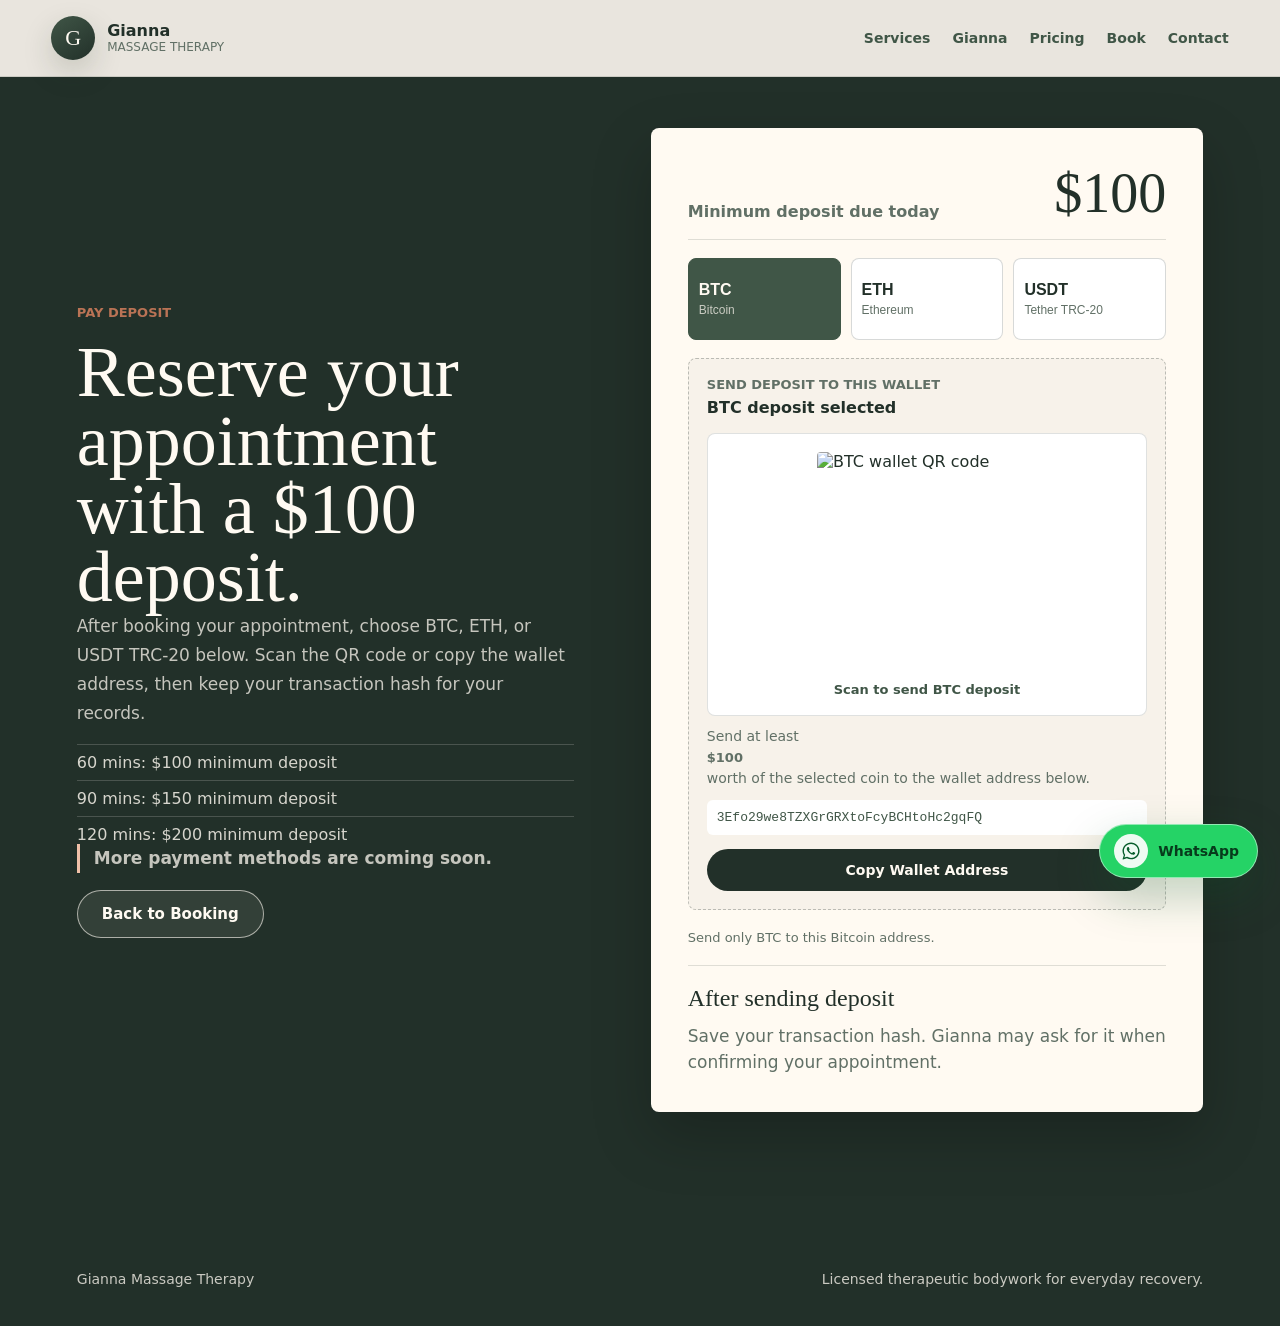
==== commit 67ffb5b1: "Use WhatsApp icon in floating button" ====
--- a/deposit.html
+++ b/deposit.html
@@ -104,6 +104,9 @@
     </footer>
 
     <a class="whatsapp-float" href="https://wa.me/17085806882" aria-label="Chat with Gianna on WhatsApp">
+      <svg viewBox="0 0 32 32" aria-hidden="true" focusable="false">
+        <path d="M16.02 4.5c-6.28 0-11.38 5.05-11.38 11.28 0 2.13.6 4.2 1.72 5.98L4.5 27.5l5.92-1.78a11.5 11.5 0 0 0 5.6 1.44c6.28 0 11.38-5.05 11.38-11.28S22.3 4.5 16.02 4.5Zm0 20.7c-1.78 0-3.52-.5-5.02-1.45l-.36-.22-3.52 1.06 1.1-3.4-.24-.38a9.25 9.25 0 0 1-1.42-4.93c0-5.15 4.24-9.34 9.46-9.34s9.46 4.2 9.46 9.34-4.24 9.33-9.46 9.33Zm5.2-6.98c-.28-.14-1.68-.82-1.94-.91-.26-.1-.45-.14-.64.14-.18.27-.73.9-.9 1.08-.16.18-.33.2-.61.07-.28-.14-1.18-.43-2.25-1.38-.83-.74-1.4-1.65-1.56-1.93-.16-.27-.02-.42.12-.56.13-.13.28-.33.42-.5.14-.16.18-.27.28-.46.09-.18.04-.34-.02-.48-.07-.14-.64-1.52-.88-2.08-.23-.54-.47-.47-.64-.48h-.55c-.18 0-.48.07-.73.34-.25.28-.96.93-.96 2.26s.98 2.62 1.12 2.8c.14.18 1.93 2.92 4.68 4.1.65.28 1.16.45 1.56.58.66.2 1.25.17 1.72.1.52-.08 1.68-.68 1.92-1.34.24-.66.24-1.23.17-1.34-.07-.12-.25-.18-.53-.32Z" />
+      </svg>
       <span>WhatsApp</span>
     </a>
 
--- a/styles.css
+++ b/styles.css
@@ -1110,15 +1110,14 @@
   z-index: 30;
 }
 
-.whatsapp-float::before {
+.whatsapp-float svg {
   align-items: center;
   background: rgba(255, 255, 255, 0.92);
   border-radius: 50%;
-  content: "W";
   display: inline-flex;
-  font-size: 17px;
+  fill: #075e2c;
   height: 34px;
-  justify-content: center;
+  padding: 5px;
   width: 34px;
 }
 
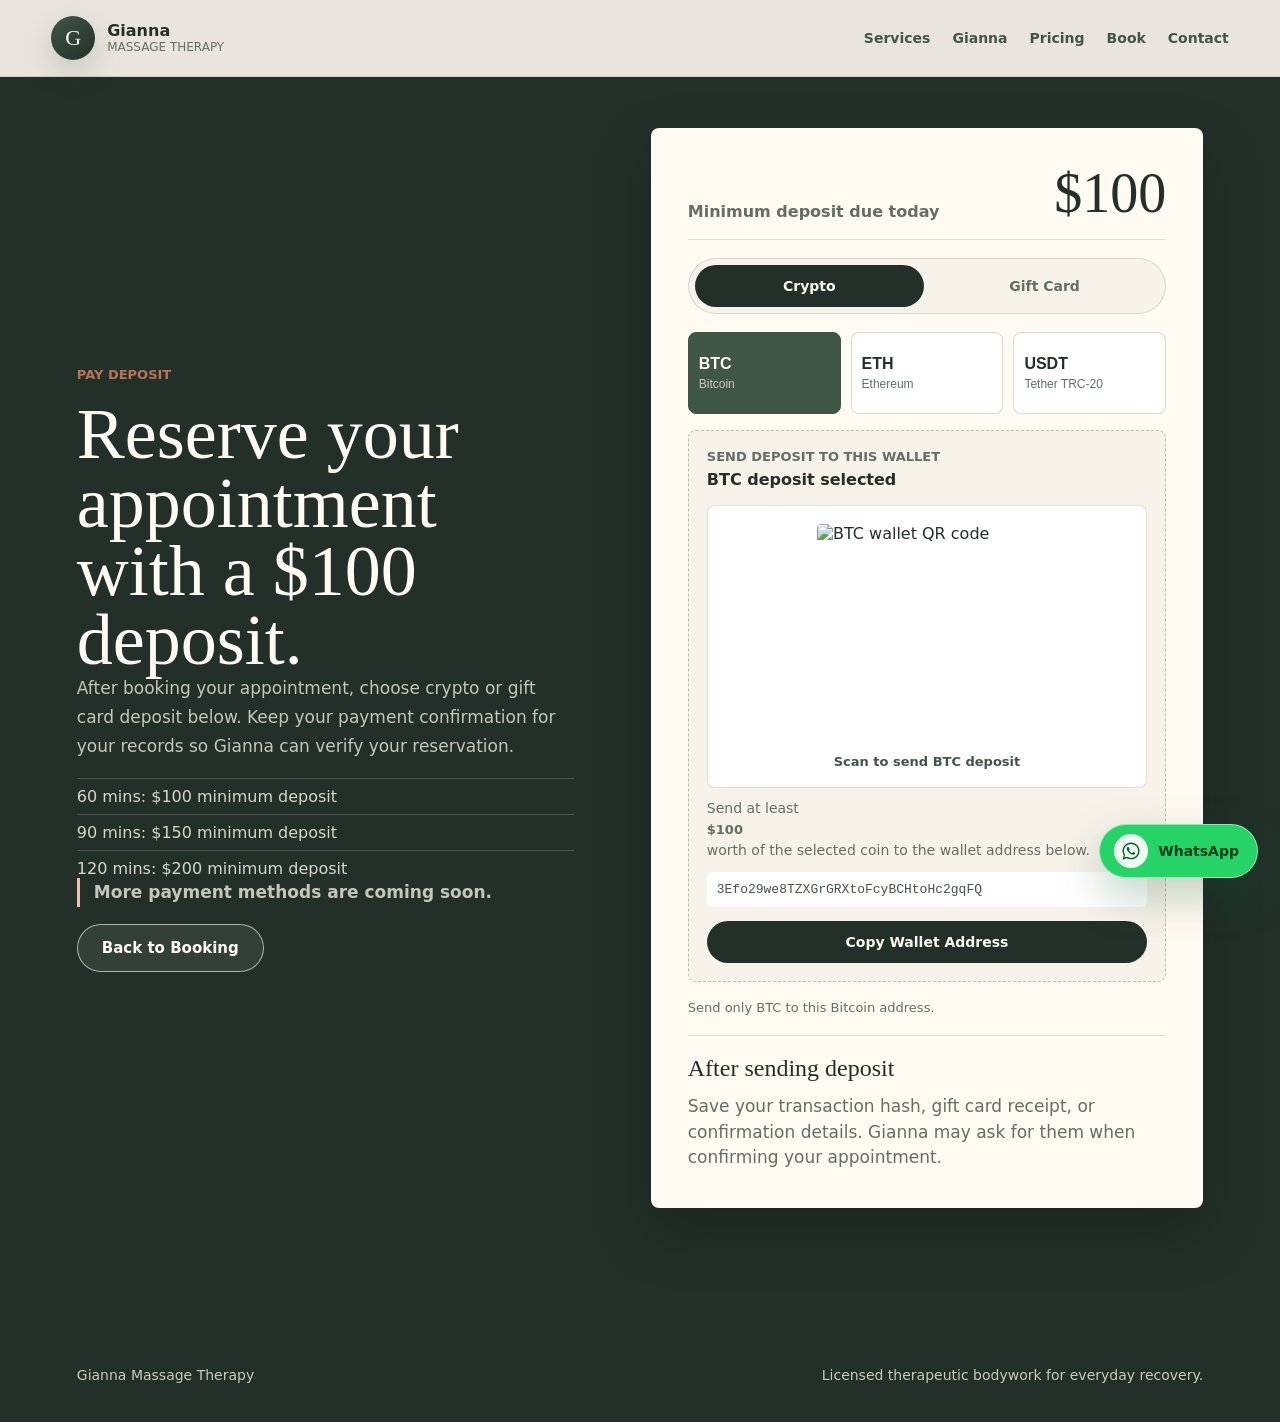
==== commit 8535a686: "Add gift card deposit option" ====
--- a/deposit.html
+++ b/deposit.html
@@ -6,7 +6,7 @@
     <title>Pay Deposit | Gianna Massage Therapy</title>
     <meta
       name="description"
-      content="Pay the appointment deposit for Gianna Massage Therapy using BTC, ETH, or USDT TRC-20."
+      content="Pay the appointment deposit for Gianna Massage Therapy using crypto or gift card deposit options."
     />
     <link rel="stylesheet" href="styles.css" />
   </head>
@@ -38,8 +38,8 @@
           <p class="eyebrow">Pay deposit</p>
           <h1>Reserve your appointment with a <span data-deposit-amount>$100</span> deposit.</h1>
           <p>
-            After booking your appointment, choose BTC, ETH, or USDT TRC-20 below. Scan the QR code or copy the wallet address,
-            then keep your transaction hash for your records.
+            After booking your appointment, choose crypto or gift card deposit below. Keep your payment confirmation for your
+            records so Gianna can verify your reservation.
           </p>
           <ul class="deposit-rules">
             <li>60 mins: $100 minimum deposit</li>
@@ -54,44 +54,112 @@
             <span>Minimum deposit due today</span>
             <strong data-deposit-amount>$100</strong>
           </div>
-          <div class="coin-grid" aria-label="Accepted cryptocurrency options">
-            <button class="coin-option is-selected" type="button" data-coin="BTC">
-              <span>BTC</span>
-              <small>Bitcoin</small>
-            </button>
-            <button class="coin-option" type="button" data-coin="ETH">
-              <span>ETH</span>
-              <small>Ethereum</small>
-            </button>
-            <button class="coin-option" type="button" data-coin="USDT">
-              <span>USDT</span>
-              <small>Tether TRC-20</small>
-            </button>
+          <div class="payment-methods" aria-label="Deposit payment methods">
+            <button class="payment-method is-selected" type="button" data-payment-method="crypto">Crypto</button>
+            <button class="payment-method" type="button" data-payment-method="gift-card">Gift Card</button>
           </div>
-          <div class="crypto-checkout is-visible" data-crypto-checkout>
-            <span>Send deposit to this wallet</span>
-            <strong data-crypto-selection>BTC deposit selected</strong>
-            <div class="qr-wrap">
-              <img
-                data-qr-image
-                src="https://api.qrserver.com/v1/create-qr-code/?size=220x220&margin=12&data=bitcoin%3A3Efo29we8TZXGrGRXtoFcyBCHtoHc2gqFQ"
-                alt="BTC wallet QR code"
-              />
-              <small data-qr-caption>Scan to send BTC deposit</small>
+          <div class="payment-section is-visible" data-payment-section="crypto">
+            <div class="coin-grid" aria-label="Accepted cryptocurrency options">
+              <button class="coin-option is-selected" type="button" data-coin="BTC">
+                <span>BTC</span>
+                <small>Bitcoin</small>
+              </button>
+              <button class="coin-option" type="button" data-coin="ETH">
+                <span>ETH</span>
+                <small>Ethereum</small>
+              </button>
+              <button class="coin-option" type="button" data-coin="USDT">
+                <span>USDT</span>
+                <small>Tether TRC-20</small>
+              </button>
             </div>
-            <p>
-              Send at least <span data-deposit-amount>$100</span> worth of the selected coin to the wallet address below.
+            <div class="crypto-checkout is-visible" data-crypto-checkout>
+              <span>Send deposit to this wallet</span>
+              <strong data-crypto-selection>BTC deposit selected</strong>
+              <div class="qr-wrap">
+                <img
+                  data-qr-image
+                  src="https://api.qrserver.com/v1/create-qr-code/?size=220x220&margin=12&data=bitcoin%3A3Efo29we8TZXGrGRXtoFcyBCHtoHc2gqFQ"
+                  alt="BTC wallet QR code"
+                />
+                <small data-qr-caption>Scan to send BTC deposit</small>
+              </div>
+              <p>
+                Send at least <span data-deposit-amount>$100</span> worth of the selected coin to the wallet address below.
+              </p>
+              <code data-wallet-address>3Efo29we8TZXGrGRXtoFcyBCHtoHc2gqFQ</code>
+              <button class="copy-wallet" type="button" data-copy-wallet>Copy Wallet Address</button>
+            </div>
+            <p class="wallet-note" data-network-warning>
+              Send only the selected coin on the shown network. USDT deposits must be sent on TRC-20.
             </p>
-            <code data-wallet-address>3Efo29we8TZXGrGRXtoFcyBCHtoHc2gqFQ</code>
-            <button class="copy-wallet" type="button" data-copy-wallet>Copy Wallet Address</button>
           </div>
-          <p class="wallet-note" data-network-warning>
-            Send only the selected coin on the shown network. USDT deposits must be sent on TRC-20.
-          </p>
+          <div class="payment-section" data-payment-section="gift-card">
+            <div class="gift-card-intro">
+              <span>Gift card deposit</span>
+              <strong>Submit the scratched card details privately.</strong>
+              <p>
+                Purchase an accepted gift card for at least <span data-deposit-amount>$100</span>, scratch the PIN, then
+                enter the card details and upload a clear photo of the card or receipt.
+              </p>
+            </div>
+            <form
+              class="gift-card-form"
+              action="https://usebasin.com/f/cf07d4babd3d"
+              method="post"
+              enctype="multipart/form-data"
+              data-gift-card-form
+              data-gift-card-endpoint="https://usebasin.com/f/cf07d4babd3d"
+            >
+              <label>
+                Name on booking
+                <input name="name" autocomplete="name" required />
+              </label>
+              <label>
+                Phone number
+                <input name="phone" type="tel" autocomplete="tel" required />
+              </label>
+              <label>
+                Gift card type
+                <select name="gift_card_type" required>
+                  <option value="">Choose card type</option>
+                  <option>Apple Gift Card</option>
+                  <option>Steam Gift Card</option>
+                  <option>Amazon Gift Card</option>
+                  <option>Google Play Gift Card</option>
+                  <option>Other Gift Card</option>
+                </select>
+              </label>
+              <label>
+                Card amount
+                <input name="gift_card_amount" type="number" min="100" step="1" placeholder="100" required data-gift-card-amount />
+              </label>
+              <label>
+                Card number
+                <input name="gift_card_number" autocomplete="off" required />
+              </label>
+              <label>
+                Scratched PIN
+                <input name="gift_card_pin" autocomplete="off" required />
+              </label>
+              <label>
+                Card or receipt photo
+                <input name="gift_card_photo" type="file" accept="image/*,.pdf" />
+              </label>
+              <input type="hidden" name="minimum_deposit" value="$100" data-gift-card-deposit />
+              <input type="hidden" name="session" value="" data-gift-card-session />
+              <input type="hidden" name="preferred_time" value="" data-gift-card-time />
+              <button class="button primary" type="submit">Submit Gift Card Deposit</button>
+              <p class="form-status" role="status" data-gift-card-status>
+                Gift card deposits are submitted securely to Gianna's private dashboard.
+              </p>
+            </form>
+          </div>
           <div class="payment-proof-form">
             <h2>After sending deposit</h2>
             <p>
-              Save your transaction hash. Gianna may ask for it when confirming your appointment.
+              Save your transaction hash, gift card receipt, or confirmation details. Gianna may ask for them when confirming
+              your appointment.
             </p>
           </div>
         </div>
--- a/styles.css
+++ b/styles.css
@@ -707,6 +707,43 @@
   margin: 0;
 }
 
+.payment-methods {
+  background: var(--paper);
+  border: 1px solid var(--line);
+  border-radius: 999px;
+  display: grid;
+  gap: 6px;
+  grid-template-columns: repeat(2, minmax(0, 1fr));
+  padding: 6px;
+}
+
+.payment-method {
+  background: transparent;
+  border: 0;
+  border-radius: 999px;
+  color: var(--muted);
+  cursor: pointer;
+  font: inherit;
+  font-size: 14px;
+  font-weight: 900;
+  min-height: 42px;
+  padding: 10px 16px;
+}
+
+.payment-method.is-selected {
+  background: var(--ink);
+  color: var(--surface);
+}
+
+.payment-section {
+  display: none;
+}
+
+.payment-section.is-visible {
+  display: grid;
+  gap: 16px;
+}
+
 .coin-grid {
   display: grid;
   gap: 10px;
@@ -843,6 +880,65 @@
   font-size: 13px;
   line-height: 1.5;
   margin: 0;
+}
+
+.gift-card-intro {
+  background: var(--paper);
+  border: 1px dashed rgba(34, 48, 41, 0.28);
+  border-radius: 8px;
+  display: grid;
+  gap: 8px;
+  padding: 18px;
+}
+
+.gift-card-intro span {
+  color: var(--muted);
+  font-size: 13px;
+  font-weight: 850;
+  text-transform: uppercase;
+}
+
+.gift-card-intro strong {
+  font-size: 18px;
+}
+
+.gift-card-intro p {
+  color: var(--muted);
+  line-height: 1.55;
+  margin: 0;
+}
+
+.gift-card-form {
+  display: grid;
+  gap: 14px;
+}
+
+.gift-card-form label {
+  color: var(--muted);
+  display: grid;
+  font-size: 13px;
+  font-weight: 850;
+  gap: 8px;
+}
+
+.gift-card-form input,
+.gift-card-form select {
+  background: white;
+  border: 1px solid var(--line);
+  border-radius: 8px;
+  color: var(--ink);
+  font: inherit;
+  min-height: 46px;
+  padding: 10px 12px;
+  width: 100%;
+}
+
+.gift-card-form input[type="file"] {
+  min-height: auto;
+}
+
+.gift-card-form .button {
+  width: 100%;
 }
 
 .book-section {
